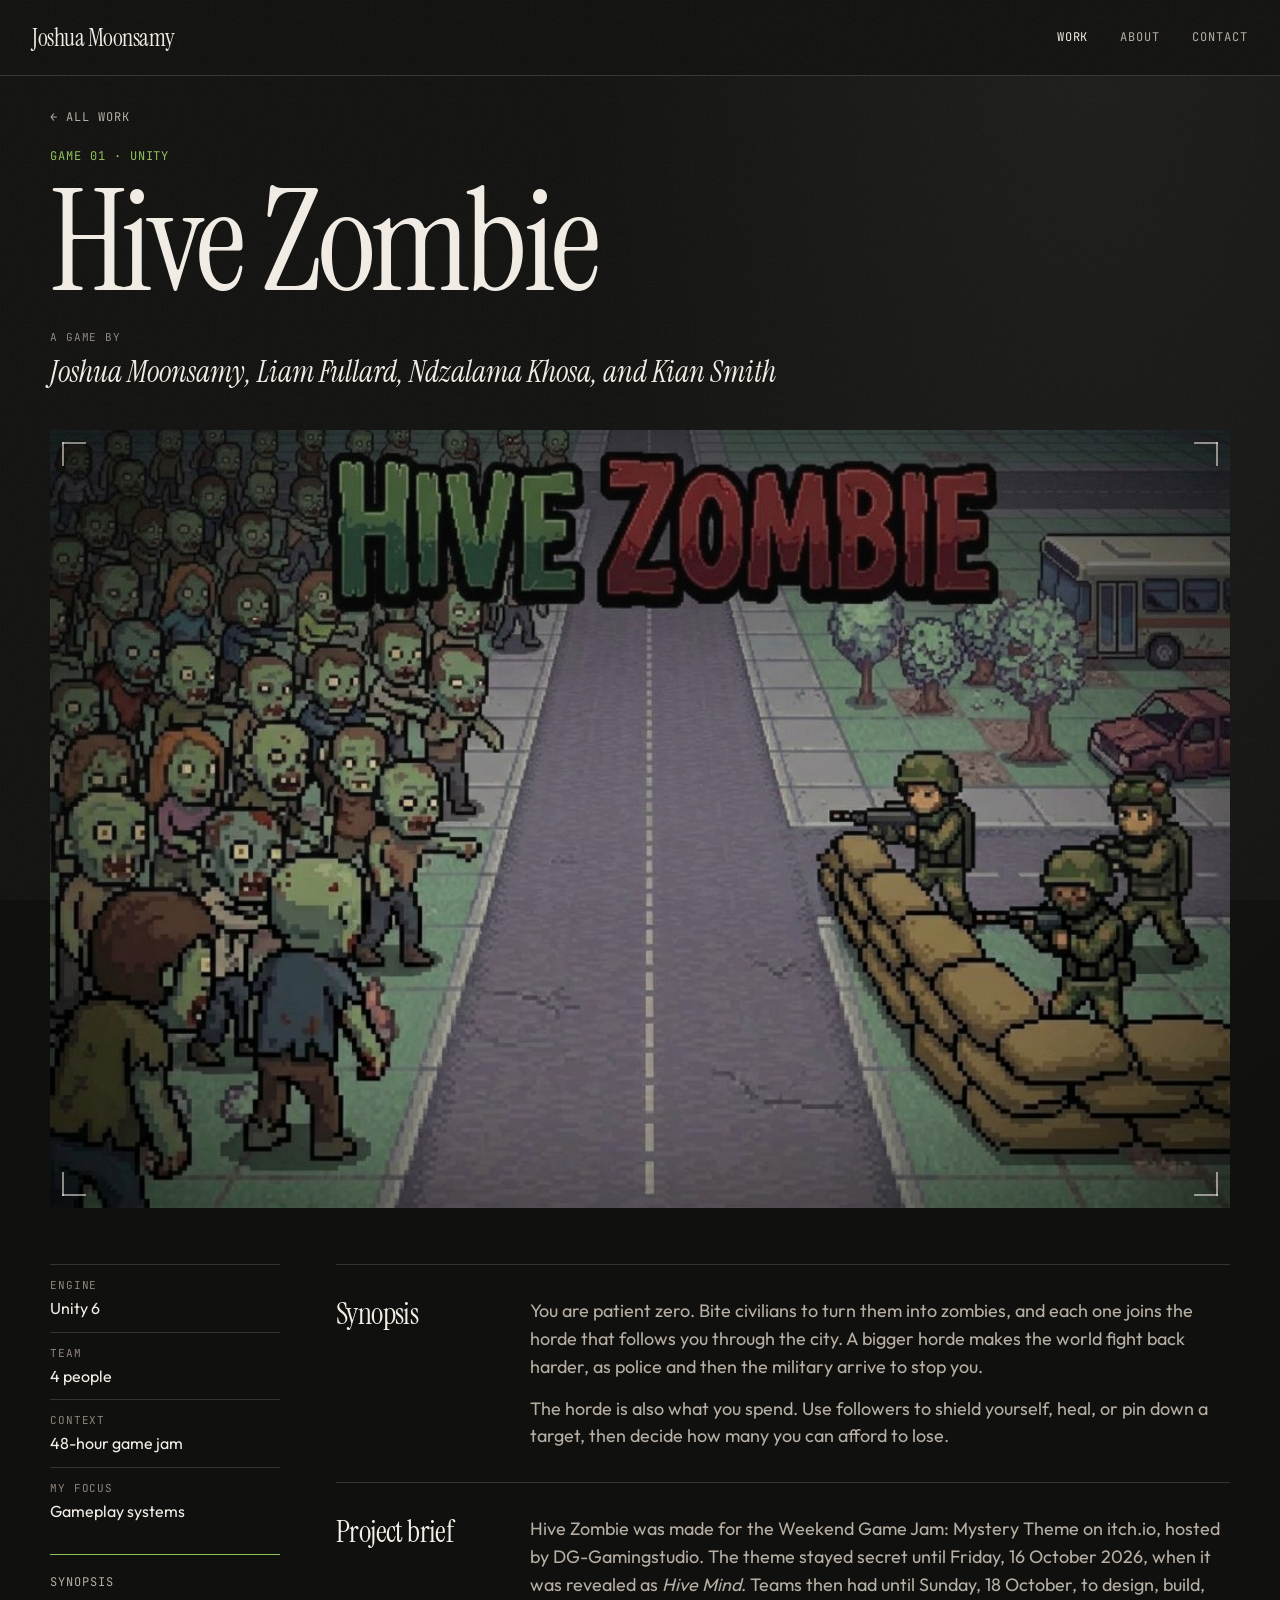
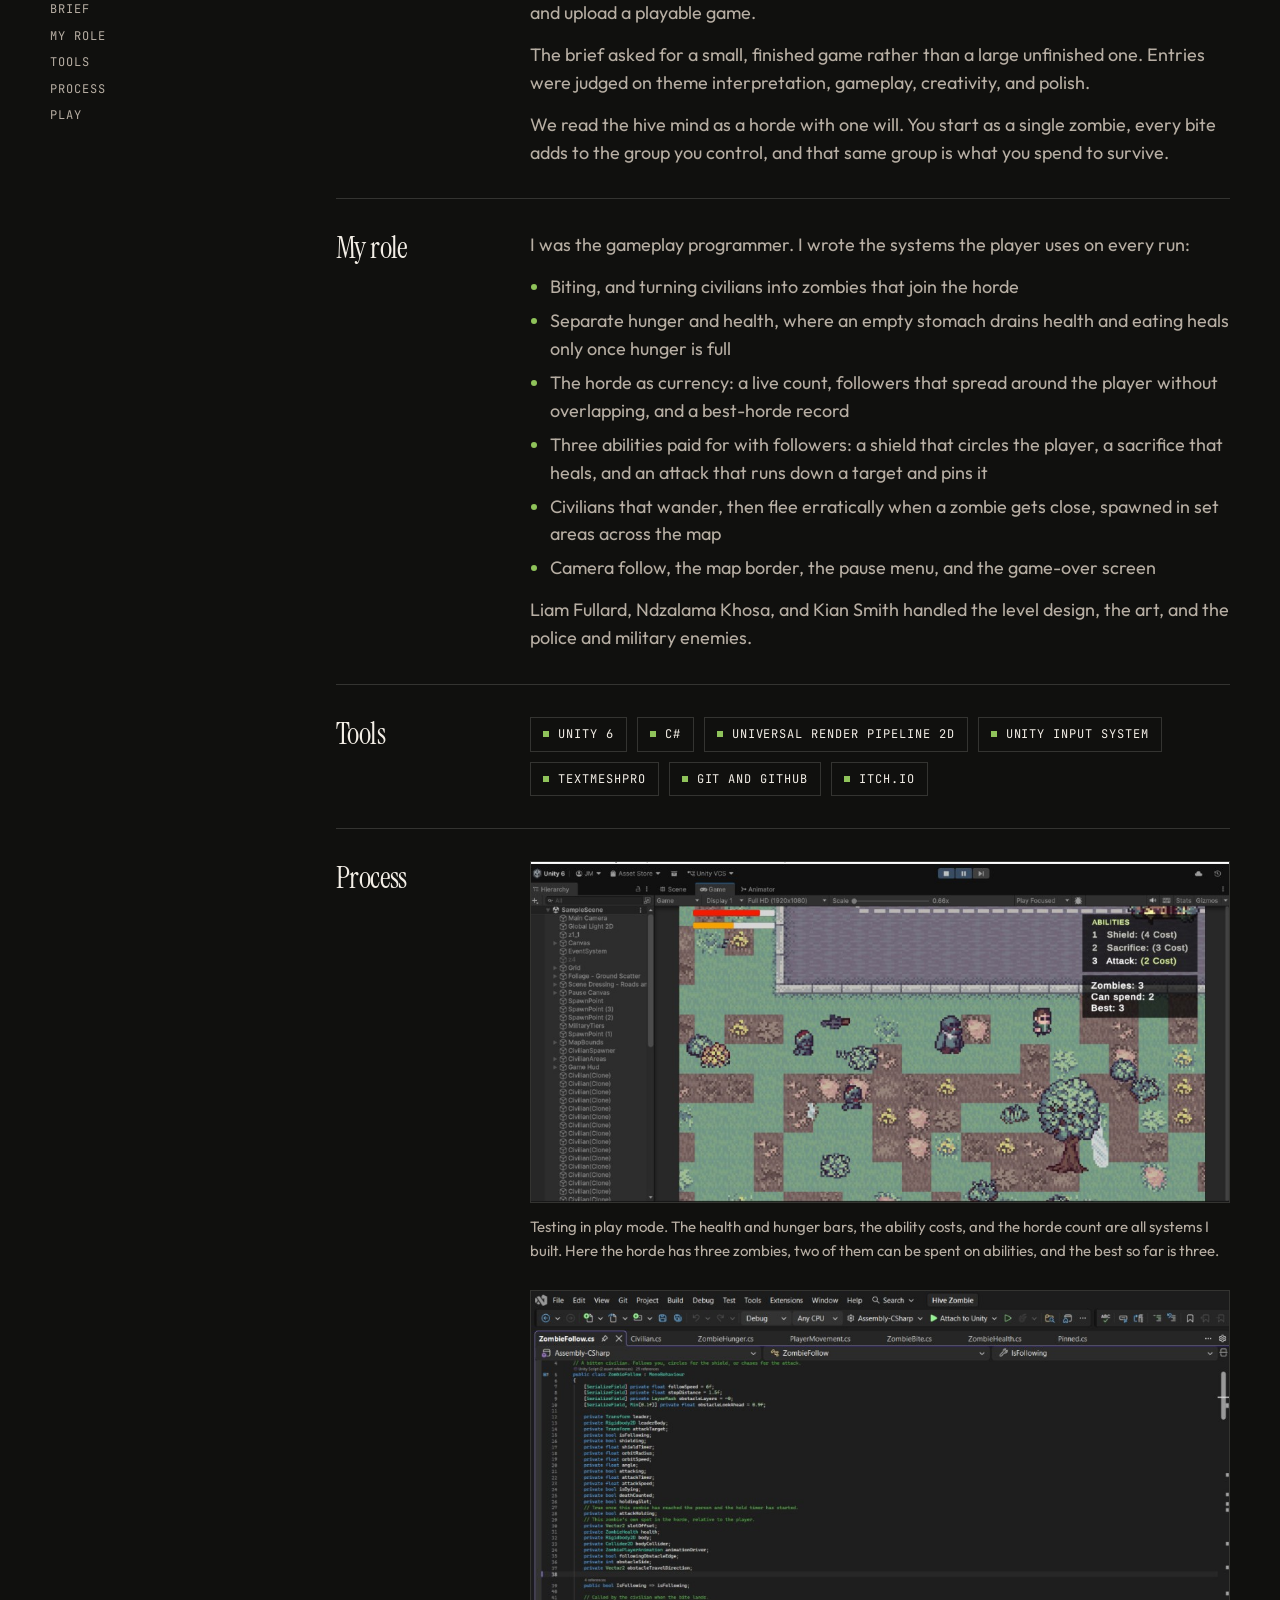
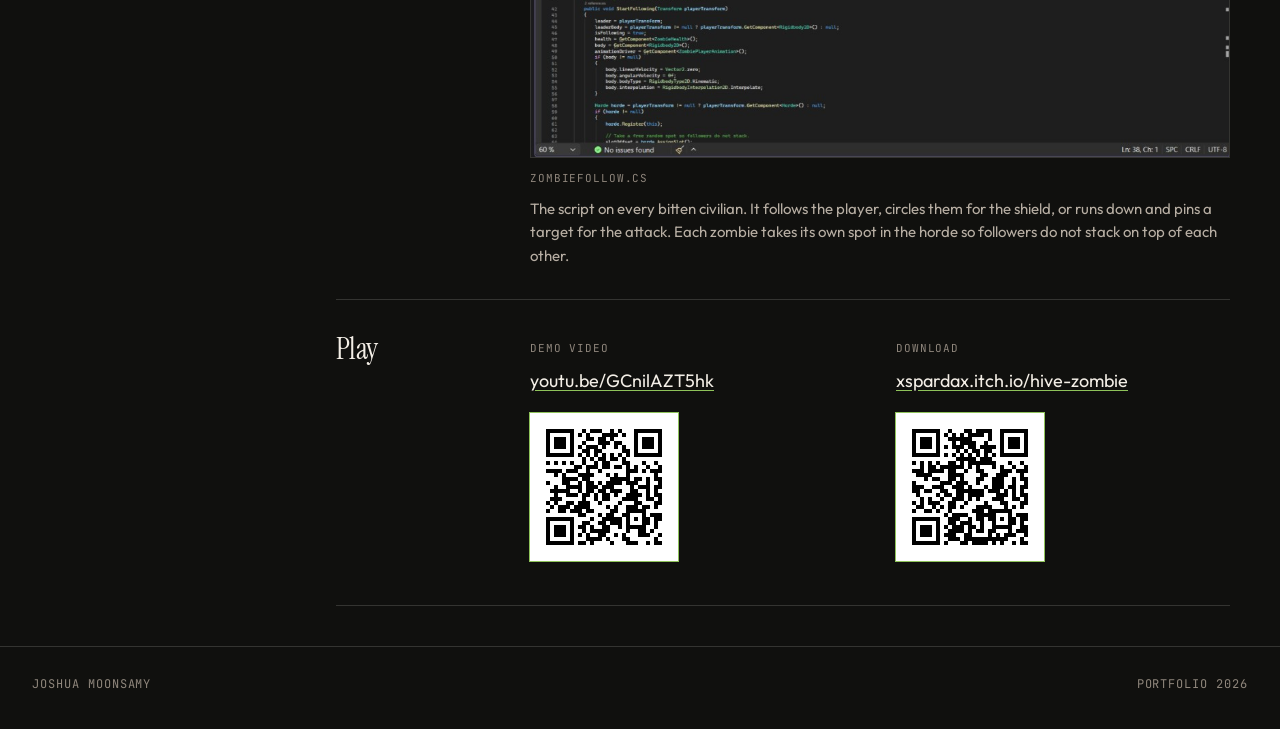
==== project-01.html @ 1117f52c "Add Joshua Moonsamy game development portfolio Co-authored-by: Cursor <cursoragent@cursor.com>" ====
<!DOCTYPE html>
<html lang="en">
<head>
  <meta charset="utf-8">
  <meta name="viewport" content="width=device-width, initial-scale=1">
  <title>Hive Zombie — Joshua Moonsamy</title>
  <meta name="description" content="Hive Zombie, a top-down pixel-art zombie game made in Unity. Joshua Moonsamy built the gameplay systems: biting, the horde, hunger and health, and the abilities.">
  <meta name="theme-color" content="#10100e">
  <link rel="icon" href="assets/favicon.svg" type="image/svg+xml">
  <link rel="preconnect" href="https://fonts.googleapis.com">
  <link rel="preconnect" href="https://fonts.gstatic.com" crossorigin>
  <link href="https://fonts.googleapis.com/css2?family=Instrument+Serif:ital@0;1&family=JetBrains+Mono:wght@400;500&family=Outfit:wght@300;400;500&display=swap" rel="stylesheet">
  <link rel="stylesheet" href="css/styles.css">
</head>
<body class="theme-hive">
  <a class="skip" href="#synopsis">Skip to project details</a>
  <header class="site-header">
    <a class="logo" href="index.html">Joshua Moonsamy</a>
    <button class="nav-toggle" type="button" aria-expanded="false" aria-controls="site-nav" aria-label="Open menu">
      <span></span>
    </button>
    <nav class="nav" id="site-nav">
      <a href="index.html#work" aria-current="page">Work</a>
      <a href="index.html#about">About</a>
      <a href="index.html#contact">Contact</a>
    </nav>
  </header>

  <main>
    <div class="wrap">
      <a class="back" href="index.html#work">All work</a>
      <section class="project-hero">
        <div class="poster">
          <img src="assets/hive-zombie-poster.jpg" alt="Hive Zombie poster. A crowd of pixel-art zombies on the left faces soldiers behind sandbags on the right, across a city road." width="1024" height="675">
        </div>
        <div class="project-copy">
          <p class="kicker">Game 01 · Unity</p>
          <h1>Hive Zombie</h1>
          <p class="team"><span class="meta-label">A game by</span>Joshua Moonsamy, Liam Fullard, Ndzalama Khosa, and Kian Smith</p>
        </div>
      </section>

      <div class="project-body">
        <aside class="quick-facts" aria-label="Quick facts">
          <dl>
            <div><dt>Engine</dt><dd>Unity 6</dd></div>
            <div><dt>Team</dt><dd>4 people</dd></div>
            <div><dt>Context</dt><dd>48-hour game jam</dd></div>
            <div><dt>My focus</dt><dd>Gameplay systems</dd></div>
          </dl>
          <nav class="page-nav" aria-label="On this page">
            <a href="#synopsis">Synopsis</a>
            <a href="#brief">Brief</a>
            <a href="#role">My role</a>
            <a href="#tools">Tools</a>
            <a href="#process">Process</a>
            <a href="#play">Play</a>
          </nav>
        </aside>
      <section class="facts">
        <article class="fact" id="synopsis">
          <h2>Synopsis</h2>
          <div>
            <p>You are patient zero. Bite civilians to turn them into zombies, and each one joins the horde that follows you through the city. A bigger horde makes the world fight back harder, as police and then the military arrive to stop you.</p>
            <p>The horde is also what you spend. Use followers to shield yourself, heal, or pin down a target, then decide how many you can afford to lose.</p>
          </div>
        </article>
        <article class="fact" id="brief">
          <h2>Project brief</h2>
          <div>
            <p>Hive Zombie was made for the Weekend Game Jam: Mystery Theme on itch.io, hosted by DG-Gamingstudio. The theme stayed secret until Friday, 16 October 2026, when it was revealed as <em>Hive Mind</em>. Teams then had until Sunday, 18 October, to design, build, and upload a playable game.</p>
            <p>The brief asked for a small, finished game rather than a large unfinished one. Entries were judged on theme interpretation, gameplay, creativity, and polish.</p>
            <p>We read the hive mind as a horde with one will. You start as a single zombie, every bite adds to the group you control, and that same group is what you spend to survive.</p>
          </div>
        </article>
        <article class="fact" id="role">
          <h2>My role</h2>
          <div>
            <p>I was the gameplay programmer. I wrote the systems the player uses on every run:</p>
            <ul class="role-list">
              <li>Biting, and turning civilians into zombies that join the horde</li>
              <li>Separate hunger and health, where an empty stomach drains health and eating heals only once hunger is full</li>
              <li>The horde as currency: a live count, followers that spread around the player without overlapping, and a best-horde record</li>
              <li>Three abilities paid for with followers: a shield that circles the player, a sacrifice that heals, and an attack that runs down a target and pins it</li>
              <li>Civilians that wander, then flee erratically when a zombie gets close, spawned in set areas across the map</li>
              <li>Camera follow, the map border, the pause menu, and the game-over screen</li>
            </ul>
            <p>Liam Fullard, Ndzalama Khosa, and Kian Smith handled the level design, the art, and the police and military enemies.</p>
          </div>
        </article>
        <article class="fact" id="tools">
          <h2>Tools</h2>
          <ul class="tools">
            <li>Unity 6</li>
            <li>C#</li>
            <li>Universal Render Pipeline 2D</li>
            <li>Unity Input System</li>
            <li>TextMeshPro</li>
            <li>Git and GitHub</li>
            <li>itch.io</li>
          </ul>
        </article>
        <article class="fact" id="process">
          <h2>Process</h2>
          <div class="process-gallery">
            <figure class="shot">
              <a href="assets/hive-zombie-process-play.png" target="_blank" rel="noopener"><img src="assets/hive-zombie-process-play.png" alt="Hive Zombie in play mode in the Unity editor. Zombies follow the player across the map, health and hunger bars sit top left, and panels on the right list the three abilities and the horde count: 3 zombies, 2 that can be spent, and a best of 3." width="1024" height="499" loading="lazy"></a>
              <figcaption>Testing in play mode. The health and hunger bars, the ability costs, and the horde count are all systems I built. Here the horde has three zombies, two of them can be spent on abilities, and the best so far is three.</figcaption>
            </figure>
            <figure class="shot">
              <a href="assets/hive-zombie-process-follow-code.png" target="_blank" rel="noopener"><img src="assets/hive-zombie-process-follow-code.png" alt="ZombieFollow.cs open in Visual Studio, showing the follow, shield, and attack fields and the StartFollowing method." width="1024" height="684" loading="lazy"></a>
              <figcaption>
                <span class="meta-label">ZombieFollow.cs</span>
                The script on every bitten civilian. It follows the player, circles them for the shield, or runs down and pins a target for the attack. Each zombie takes its own spot in the horde so followers do not stack on top of each other.
              </figcaption>
            </figure>
          </div>
        </article>
        <article class="fact" id="play">
          <h2>Play</h2>
          <div class="link-grid">
            <div class="action">
              <span class="meta-label">Demo video</span>
              <a href="https://youtu.be/GCnilAZT5hk" target="_blank" rel="noopener noreferrer">youtu.be/GCnilAZT5hk</a>
              <img class="qr" src="assets/hive-zombie-video-qr.svg" alt="QR code linking to the Hive Zombie gameplay demo on YouTube" width="148" height="148">
            </div>
            <div class="action">
              <span class="meta-label">Download</span>
              <a href="https://xspardax.itch.io/hive-zombie" target="_blank" rel="noopener noreferrer">xspardax.itch.io/hive-zombie</a>
              <img class="qr" src="assets/hive-zombie-download-qr.svg" alt="QR code linking to the Hive Zombie download on itch.io" width="148" height="148">
            </div>
          </div>
        </article>
      </section>
      </div>
    </div>
  </main>

  <footer class="site-footer">
    <span>Joshua Moonsamy</span>
    <span>Portfolio <span data-year>2026</span></span>
  </footer>
  <script src="js/main.js"></script>
</body>
</html>
---- css/styles.css ----
:root {
  --bg: #10100e;
  --bg-raised: #181714;
  --paper: #f3eee6;
  --muted: #b7aea3;
  --faint: #8f867c;
  --line: rgba(243, 238, 230, 0.16);
  --accent: #e24b2a;
  --bracket: rgba(243, 238, 230, 0.55);
  --header: 76px;
  --page: 1180px;
  --serif: "Instrument Serif", Georgia, "Times New Roman", serif;
  --sans: "Outfit", "Segoe UI", sans-serif;
  --mono: "JetBrains Mono", Consolas, monospace;
}

.theme-hive { --accent: #8fc35a; }
.theme-night { --accent: #a68cff; }
.theme-complex { --accent: #cfa863; }
.theme-core { --accent: #4cc9f0; }
.theme-shakedown { --accent: #eca13f; }

* { box-sizing: border-box; }

html { scroll-behavior: smooth; }

body {
  margin: 0;
  background:
    radial-gradient(70% 50% at 85% 0%, rgba(243, 238, 230, 0.05), transparent 60%),
    var(--bg);
  color: var(--paper);
  font-family: var(--sans);
  font-size: 18px;
  line-height: 1.55;
  font-weight: 400;
}

body::after {
  content: "";
  position: fixed;
  inset: 0;
  z-index: 100;
  pointer-events: none;
  opacity: 0.07;
  background-image: url("data:image/svg+xml,%3Csvg xmlns='http://www.w3.org/2000/svg' width='160' height='160'%3E%3Cfilter id='n'%3E%3CfeTurbulence type='fractalNoise' baseFrequency='0.9' numOctaves='2' stitchTiles='stitch'/%3E%3C/filter%3E%3Crect width='100%25' height='100%25' filter='url(%23n)'/%3E%3C/svg%3E");
}

img { max-width: 100%; display: block; }

a { color: inherit; }

::selection {
  background: var(--accent);
  color: #10100e;
}

.skip {
  position: absolute;
  left: 16px;
  top: -80px;
  background: var(--paper);
  color: var(--bg);
  padding: 8px 12px;
  z-index: 30;
}

.skip:focus { top: 12px; }

/* Shared small labels use the code font */
.kicker,
.nav a,
.section-note,
.work-kicker,
.meta-label,
.more,
.back,
.site-footer,
.status,
.page-nav a,
.tools li,
dt {
  font-family: var(--mono);
  font-weight: 400;
  text-transform: uppercase;
  letter-spacing: 0.08em;
}

.site-header {
  position: sticky;
  top: 0;
  z-index: 20;
  display: flex;
  align-items: center;
  justify-content: space-between;
  height: var(--header);
  padding: 0 32px;
  background: rgba(16, 16, 14, 0.9);
  border-bottom: 1px solid var(--line);
  backdrop-filter: blur(10px);
}

.logo {
  font-family: var(--serif);
  font-size: 24px;
  text-decoration: none;
  letter-spacing: -0.02em;
}

.nav {
  display: flex;
  gap: 32px;
}

.nav a {
  text-decoration: none;
  font-size: 12px;
  color: var(--muted);
}

.nav a:hover,
.nav a[aria-current="page"] { color: var(--paper); }

.nav-toggle {
  display: none;
  width: 44px;
  height: 44px;
  border: 1px solid var(--line);
  background: transparent;
  color: var(--paper);
  cursor: pointer;
}

.nav-toggle span,
.nav-toggle span::before,
.nav-toggle span::after {
  display: block;
  width: 16px;
  height: 1px;
  background: var(--paper);
  position: relative;
  margin: 0 auto;
}

.nav-toggle span::before,
.nav-toggle span::after {
  content: "";
  position: absolute;
  left: 0;
}

.nav-toggle span::before { top: -5px; }
.nav-toggle span::after { top: 5px; }

.wrap {
  width: min(var(--page), calc(100% - 64px));
  margin: 0 auto;
}

/* Home opening */
.hero {
  min-height: calc(100vh - var(--header));
  display: flex;
  flex-direction: column;
  justify-content: flex-end;
  padding: 48px 0 56px;
}

.status {
  display: inline-flex;
  align-items: center;
  gap: 10px;
  margin: 0 0 28px;
  color: var(--muted);
  font-size: 12px;
}

.status-dot {
  width: 8px;
  height: 8px;
  border-radius: 50%;
  background: #6fd08c;
  box-shadow: 0 0 0 0 rgba(111, 208, 140, 0.6);
  animation: pulse 2.4s ease-out infinite;
}

@keyframes pulse {
  0% { box-shadow: 0 0 0 0 rgba(111, 208, 140, 0.55); }
  70%, 100% { box-shadow: 0 0 0 10px rgba(111, 208, 140, 0); }
}

.kicker {
  margin: 0 0 18px;
  color: var(--accent);
  font-size: 12px;
}

h1 {
  margin: 0;
  font-family: var(--serif);
  font-weight: 400;
  letter-spacing: -0.035em;
}

.hero-name {
  font-size: clamp(88px, 17vw, 236px);
  line-height: 0.8;
}

.hero-name em {
  font-style: italic;
  color: var(--accent);
}

.hero-foot {
  display: grid;
  grid-template-columns: 1fr auto;
  gap: 48px;
  align-items: end;
  margin-top: 44px;
  padding-top: 28px;
  border-top: 1px solid var(--line);
}

.role {
  margin: 0;
  font-family: var(--serif);
  font-style: italic;
  font-size: clamp(28px, 3.6vw, 40px);
  line-height: 1.1;
}

.lede {
  max-width: 36rem;
  margin: 14px 0 0;
  color: var(--muted);
  font-size: 19px;
}

.hero-stats {
  display: flex;
  gap: 40px;
  margin: 0;
}

.hero-stats dt {
  color: var(--faint);
  font-size: 11px;
}

.hero-stats dd {
  margin: 6px 0 0;
  font-family: var(--serif);
  font-size: 34px;
  line-height: 1;
  white-space: nowrap;
}

/* Sections */
.section {
  padding: 88px 0;
  border-top: 1px solid var(--line);
}

.section-heading {
  display: flex;
  justify-content: space-between;
  align-items: baseline;
  gap: 24px;
  margin-bottom: 20px;
}

.section-heading h2,
.about-grid h2,
.project-copy h1 {
  font-family: var(--serif);
  font-weight: 400;
  letter-spacing: -0.03em;
}

.section-heading h2,
.about-grid h2 {
  margin: 0;
  font-size: clamp(44px, 6.5vw, 76px);
  line-height: 0.95;
}

.section-note {
  margin: 0;
  color: var(--faint);
  font-size: 12px;
}

/* Work rows */
.work-link {
  display: grid;
  grid-template-columns: 1.25fr 1fr;
  gap: 56px;
  align-items: center;
  padding: 56px 0;
  border-top: 1px solid var(--line);
  text-decoration: none;
}

.work-link:nth-child(even) .poster { order: 2; }

.work-list .work-link:last-child { border-bottom: 1px solid var(--line); }

.work-num {
  display: block;
  margin-bottom: 14px;
  font-family: var(--serif);
  font-size: clamp(72px, 9vw, 120px);
  line-height: 0.8;
  color: transparent;
  -webkit-text-stroke: 1px var(--accent);
  opacity: 0.85;
}

.work-link:hover .work-title { color: var(--accent); }

.work-link:hover .poster {
  transform: translateY(-4px);
  --bracket: var(--accent);
}

.work-link:hover .more { color: var(--accent); }

.poster {
  position: relative;
  overflow: hidden;
  aspect-ratio: 16 / 10;
  background: #1b1916;
  transition: transform 220ms ease;
}

/* Thin bracket corners framing every poster */
.poster::after {
  content: "";
  position: absolute;
  inset: 12px;
  pointer-events: none;
  background:
    linear-gradient(var(--bracket), var(--bracket)) left top / 24px 2px,
    linear-gradient(var(--bracket), var(--bracket)) left top / 2px 24px,
    linear-gradient(var(--bracket), var(--bracket)) right top / 24px 2px,
    linear-gradient(var(--bracket), var(--bracket)) right top / 2px 24px,
    linear-gradient(var(--bracket), var(--bracket)) left bottom / 24px 2px,
    linear-gradient(var(--bracket), var(--bracket)) left bottom / 2px 24px,
    linear-gradient(var(--bracket), var(--bracket)) right bottom / 24px 2px,
    linear-gradient(var(--bracket), var(--bracket)) right bottom / 2px 24px;
  background-repeat: no-repeat;
}

.poster-tall { aspect-ratio: 3 / 4; }

.poster img {
  width: 100%;
  height: 100%;
  object-fit: cover;
  transition: transform 400ms ease;
}

.work-link:hover .poster img { transform: scale(1.03); }

.poster-video {
  position: absolute;
  inset: 0;
  width: 100%;
  height: 100%;
  object-fit: cover;
  opacity: 0;
  pointer-events: none;
  transition: opacity 250ms ease;
}

.poster.is-playing .poster-video { opacity: 1; }

.poster-index {
  position: absolute;
  left: 20px;
  bottom: 8px;
  font-family: var(--serif);
  font-size: 92px;
  line-height: 1;
  color: rgba(243, 238, 230, 0.28);
}

.poster-e {
  background:
    radial-gradient(80% 70% at 85% 80%, rgba(92, 150, 120, 0.42), transparent 55%),
    linear-gradient(160deg, #1d2a24, #0f1210 72%);
}

.work-kicker,
.meta-label {
  display: block;
  margin-bottom: 10px;
  color: var(--faint);
  font-size: 11px;
}

.work-title {
  margin: 0;
  font-family: var(--serif);
  font-size: clamp(40px, 5vw, 60px);
  font-weight: 400;
  letter-spacing: -0.03em;
  line-height: 0.95;
  transition: color 160ms ease;
}

.work-copy p,
.about-copy p,
.fact p {
  margin: 14px 0 0;
  color: var(--muted);
}

.more {
  display: inline-block;
  margin-top: 22px;
  color: var(--paper);
  font-size: 12px;
  transition: color 160ms ease;
}

.more::after { content: "  →"; }

.about-grid,
.contact-grid,
.project-hero,
.link-grid {
  display: grid;
  gap: 32px;
}

.about-grid { grid-template-columns: 0.8fr 1.2fr; }

.about-copy p {
  font-size: 21px;
  line-height: 1.5;
}

.about-copy p:first-child { margin-top: 0; color: var(--paper); }

.contact-grid { grid-template-columns: repeat(3, 1fr); }

.contact-card {
  display: block;
  padding: 22px 0;
  border-top: 1px solid var(--line);
  text-decoration: none;
}

.contact-card:hover strong { color: var(--accent); }

.contact-card strong {
  display: block;
  margin-top: 8px;
  font-family: var(--serif);
  font-weight: 400;
  font-size: 30px;
  line-height: 1.1;
  transition: color 160ms ease;
}

.contact-card span {
  color: var(--muted);
  font-size: 15px;
}

.site-footer {
  display: flex;
  justify-content: space-between;
  gap: 16px;
  padding: 28px 32px 36px;
  border-top: 1px solid var(--line);
  color: var(--faint);
  font-size: 12px;
}

/* Project pages */
.back {
  display: inline-block;
  margin: 32px 0 20px;
  color: var(--muted);
  text-decoration: none;
  font-size: 12px;
}

.back::before { content: "←  "; }

.back:hover { color: var(--accent); }

.project-hero {
  grid-template-columns: 1fr;
  gap: 40px;
  padding-bottom: 56px;
}

.project-copy { order: -1; }

.project-hero .poster { aspect-ratio: auto; }

.project-hero .poster img { height: auto; }

.project-copy h1 {
  margin: 0;
  font-size: clamp(64px, 11vw, 150px);
  line-height: 0.85;
}

.team {
  margin: 28px 0 0;
  font-family: var(--serif);
  font-style: italic;
  font-size: clamp(22px, 2.6vw, 30px);
  line-height: 1.2;
}

.team .meta-label { font-style: normal; }

.project-body {
  display: grid;
  grid-template-columns: 230px 1fr;
  gap: 56px;
  align-items: start;
  padding-bottom: 40px;
}

.quick-facts {
  position: sticky;
  top: calc(var(--header) + 32px);
}

.quick-facts dl { margin: 0; }

.quick-facts dl div {
  padding: 12px 0;
  border-top: 1px solid var(--line);
}

.quick-facts dt {
  color: var(--faint);
  font-size: 11px;
}

.quick-facts dd {
  margin: 4px 0 0;
  font-size: 16px;
  line-height: 1.35;
}

.page-nav {
  display: flex;
  flex-direction: column;
  gap: 8px;
  margin-top: 20px;
  padding-top: 18px;
  border-top: 1px solid var(--accent);
}

.page-nav a {
  color: var(--muted);
  font-size: 12px;
  text-decoration: none;
}

.page-nav a:hover { color: var(--accent); }

.facts { border-top: 1px solid var(--line); }

.fact {
  display: grid;
  grid-template-columns: 170px 1fr;
  gap: 24px;
  padding: 32px 0;
  border-bottom: 1px solid var(--line);
  scroll-margin-top: calc(var(--header) + 16px);
}

.fact h2 {
  margin: 0;
  font-family: var(--serif);
  font-weight: 400;
  font-size: 30px;
  letter-spacing: -0.02em;
  line-height: 1.1;
}

.fact a { text-decoration-color: var(--accent); text-underline-offset: 3px; }

.fact a:hover { color: var(--accent); }

.tools {
  display: flex;
  flex-wrap: wrap;
  gap: 10px;
  margin: 0;
  padding: 0;
  list-style: none;
}

.tools li {
  padding: 7px 12px;
  border: 1px solid var(--line);
  color: var(--paper);
  font-size: 12px;
}

.tools li::before {
  content: "";
  display: inline-block;
  width: 6px;
  height: 6px;
  margin-right: 9px;
  background: var(--accent);
  vertical-align: 1px;
}

.process-frame {
  position: relative;
  min-height: 320px;
  display: grid;
  place-items: center;
  padding: 24px;
  background:
    linear-gradient(180deg, rgba(243, 238, 230, 0.03), transparent 40%),
    var(--bg-raised);
  border: 1px solid var(--line);
  color: var(--faint);
  text-align: center;
}

.process-frame img {
  width: 100%;
  height: 420px;
  object-fit: cover;
}

.process-gallery {
  display: grid;
  gap: 28px;
}

.shot { margin: 0; }

.shot img {
  width: 100%;
  height: auto;
  border: 1px solid var(--line);
  transition: border-color 160ms ease;
}

.shot a:hover img { border-color: var(--accent); }

.shot figcaption {
  margin-top: 12px;
  color: var(--muted);
  font-size: 15px;
}

.shot-side {
  display: grid;
  grid-template-columns: minmax(0, 300px) 1fr;
  gap: 28px;
  align-items: start;
}

.shot-side figcaption { margin-top: 0; }

.shot-pair {
  display: grid;
  grid-template-columns: 1fr 1fr;
  gap: 24px;
  align-items: start;
}

.link-grid { grid-template-columns: 1fr 1fr; }

.action { padding: 8px 0 12px; }

.action a { color: var(--paper); }

.is-waiting {
  margin: 0;
  color: var(--faint);
}

.fact p:first-child { margin-top: 0; }

.role-list {
  margin: 14px 0 0;
  padding-left: 20px;
  color: var(--muted);
}

.role-list li::marker { color: var(--accent); }

.role-list li + li { margin-top: 6px; }

.qr {
  width: 148px;
  height: 148px;
  margin-top: 18px;
  padding: 8px;
  background: #fff;
  box-shadow: 0 0 0 1px var(--accent);
}

.qr-plate {
  width: 148px;
  height: 148px;
  display: grid;
  place-items: center;
  margin-top: 18px;
  border: 1px solid var(--line);
  background:
    linear-gradient(var(--line) 1px, transparent 1px) 0 0 / 16px 16px,
    linear-gradient(90deg, var(--line) 1px, transparent 1px) 0 0 / 16px 16px,
    var(--bg-raised);
  color: var(--faint);
  font-family: var(--mono);
  font-size: 12px;
}

:focus-visible {
  outline: 2px solid var(--accent);
  outline-offset: 3px;
}

@media (max-width: 980px) {
  .project-body { grid-template-columns: 1fr; gap: 32px; }

  .quick-facts { position: static; }

  .quick-facts dl {
    display: grid;
    grid-template-columns: 1fr 1fr;
    column-gap: 24px;
  }

  .page-nav { display: none; }
}

@media (max-width: 860px) {
  .wrap { width: min(var(--page), calc(100% - 36px)); }

  .site-header { padding: 0 18px; }

  .nav-toggle { display: grid; place-items: center; }

  .nav {
    display: none;
    position: fixed;
    z-index: 15;
    inset: 0;
    flex-direction: column;
    justify-content: flex-start;
    gap: 22px;
    padding: calc(var(--header) + 36px) 32px 32px;
    background: var(--bg);
  }

  .nav.is-open {
    display: flex;
    height: 100vh;
    height: 100dvh;
    overflow: auto;
  }

  .nav a {
    font-family: var(--serif);
    font-size: 42px;
    letter-spacing: -0.03em;
    text-transform: none;
    color: var(--paper);
  }

  .hero-foot { grid-template-columns: 1fr; gap: 28px; }

  .hero-stats { gap: 28px; flex-wrap: wrap; }

  .hero-stats dd { font-size: 28px; }

  .work-link { gap: 24px; padding: 40px 0; }

  .work-link:nth-child(even) .poster { order: 0; }

  .work-link,
  .about-grid,
  .contact-grid,
  .fact,
  .link-grid {
    grid-template-columns: 1fr;
  }

  .fact { gap: 14px; }

  .shot-side { grid-template-columns: 1fr; gap: 12px; }

  .shot-pair { grid-template-columns: 1fr; gap: 28px; }

  .section { padding: 64px 0; }

  .section-heading { align-items: flex-start; flex-direction: column; }

  .site-footer { padding: 24px 18px 32px; flex-direction: column; }
}

@media (prefers-reduced-motion: reduce) {
  html { scroll-behavior: auto; }
  .poster,
  .poster img { transition: none; }
  .status-dot { animation: none; }
}
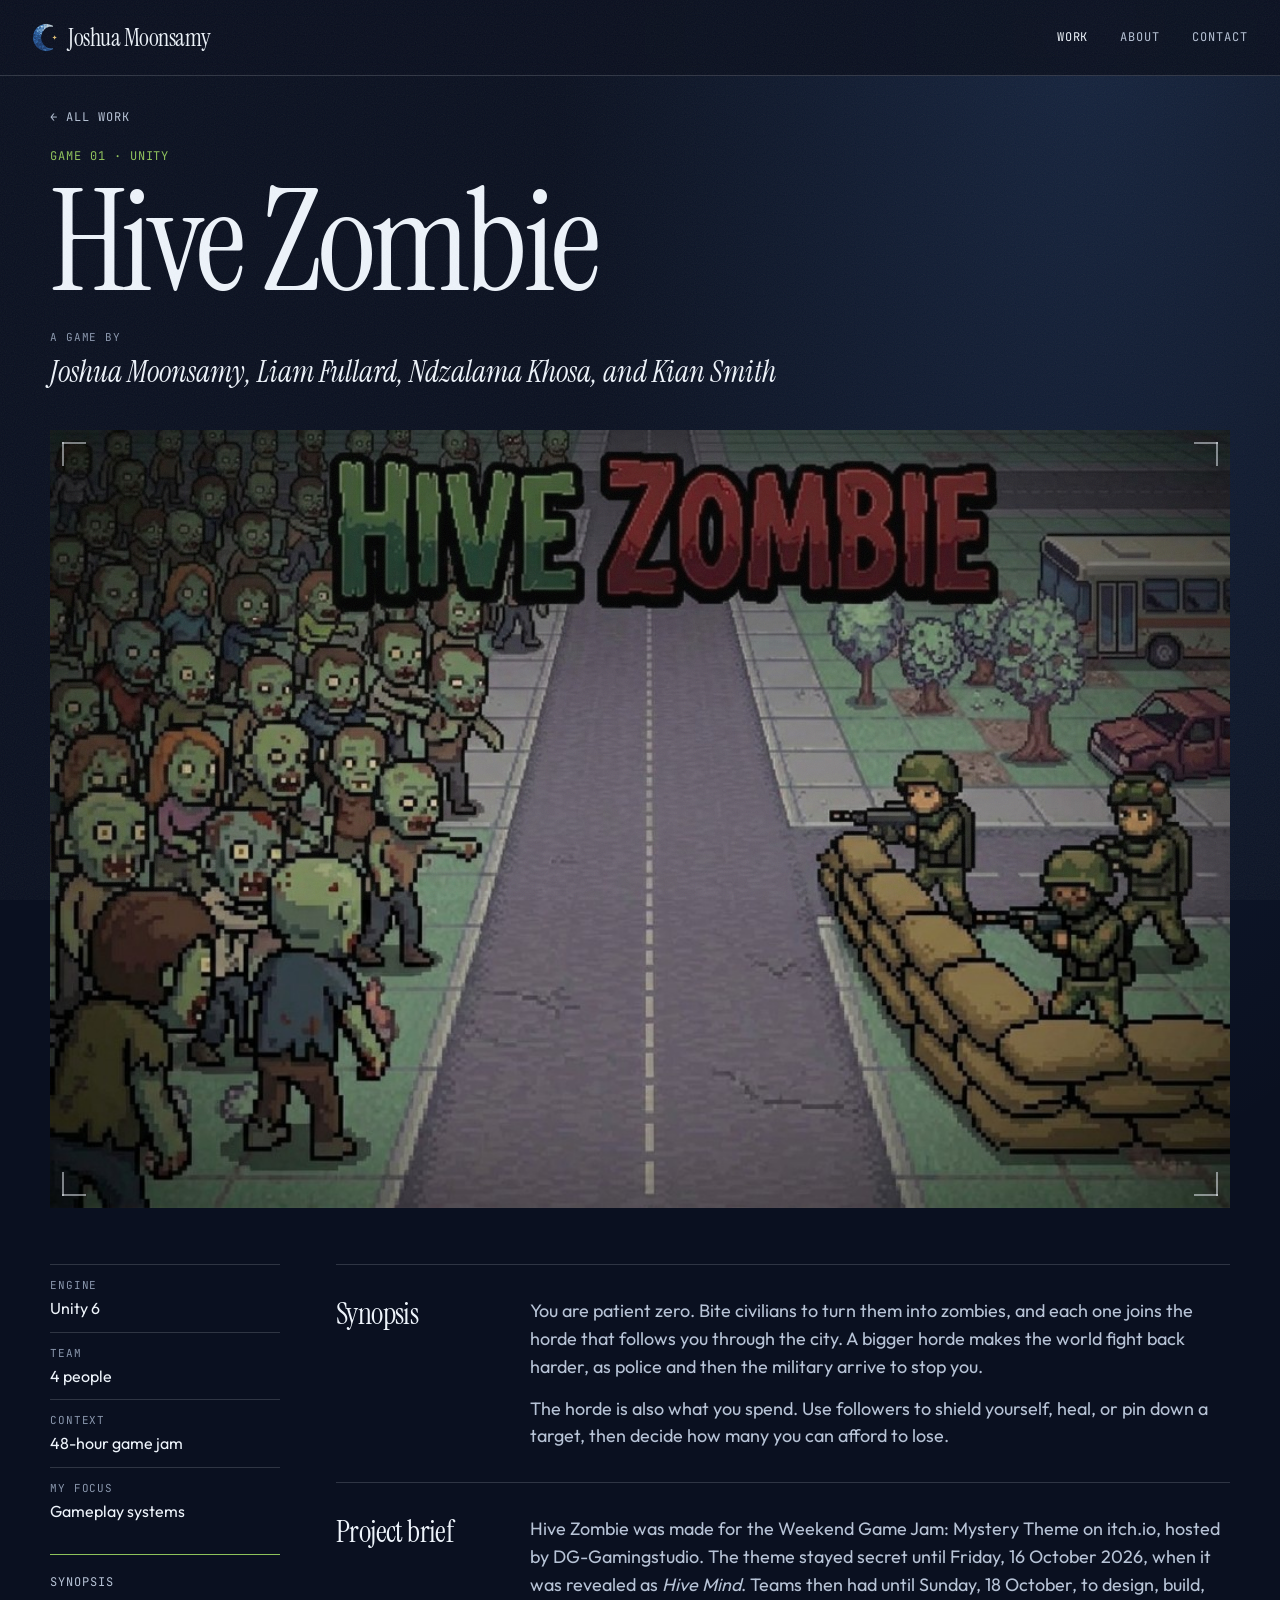
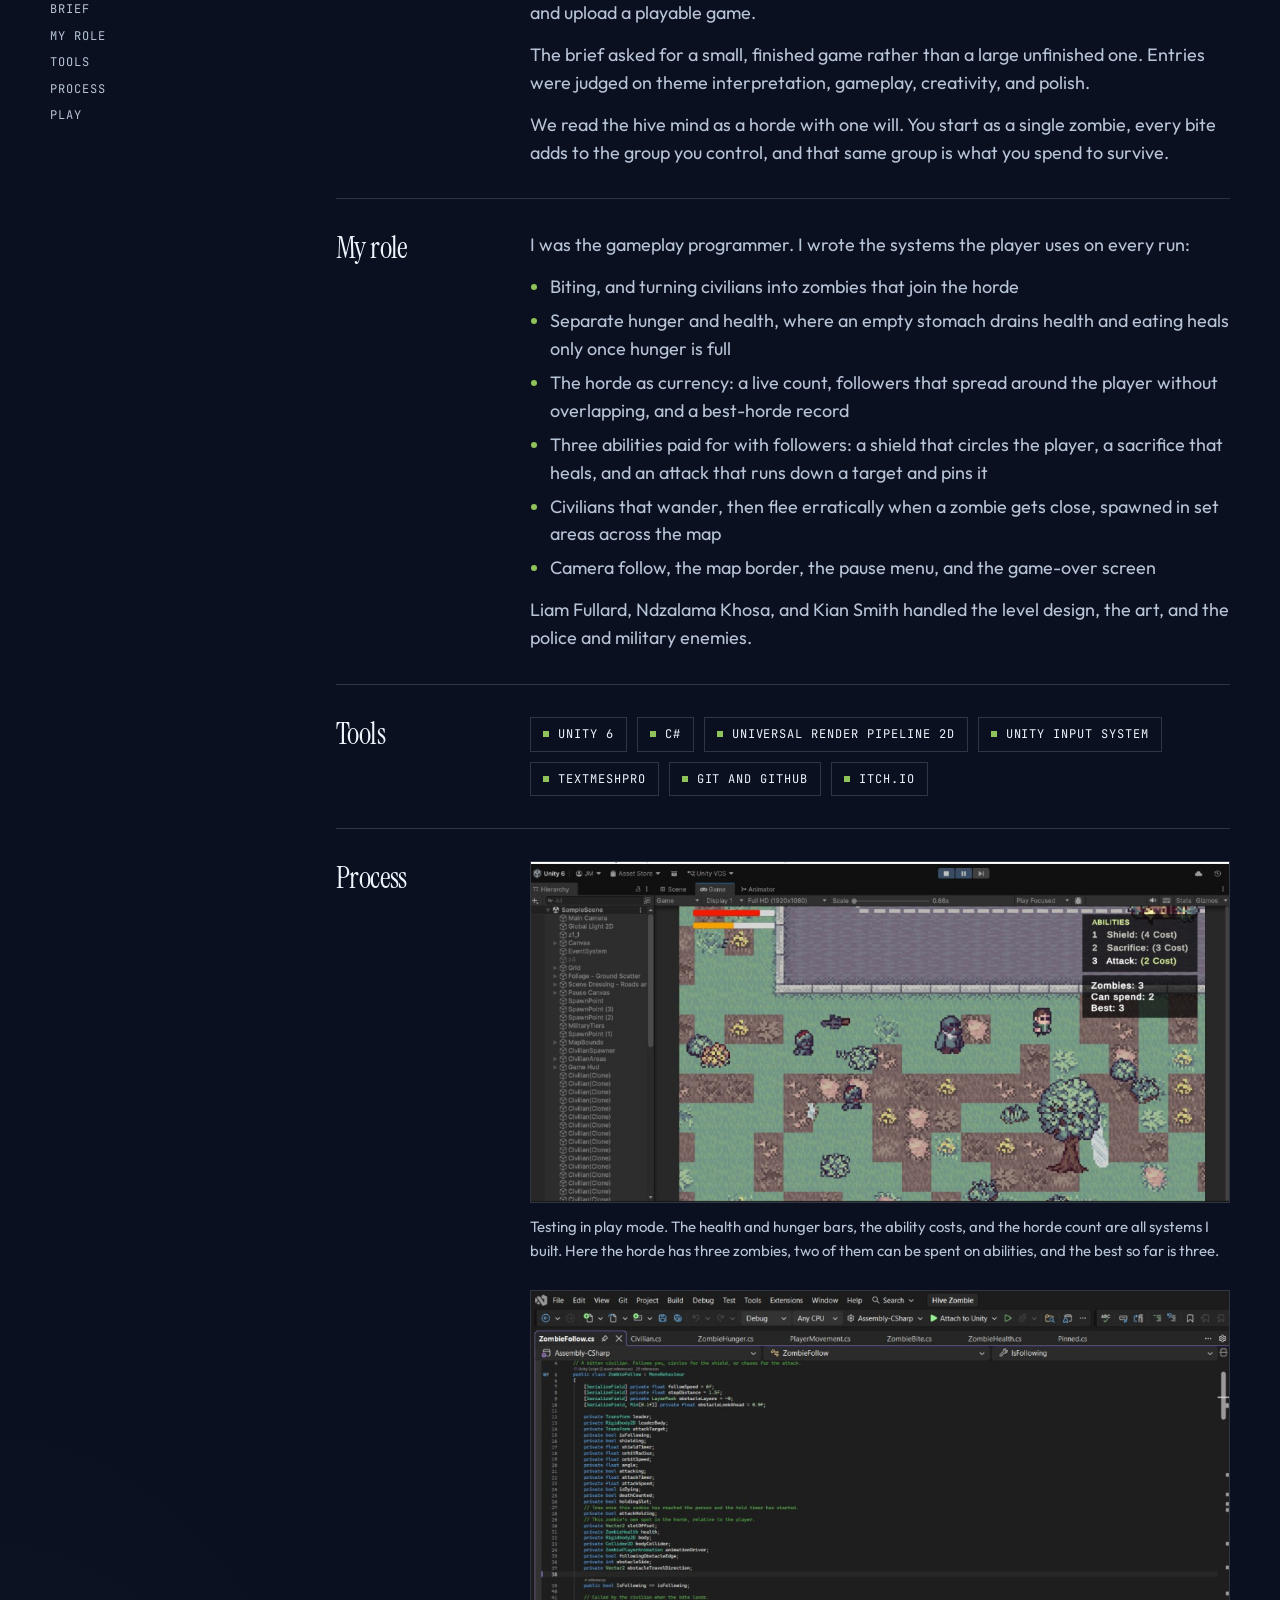
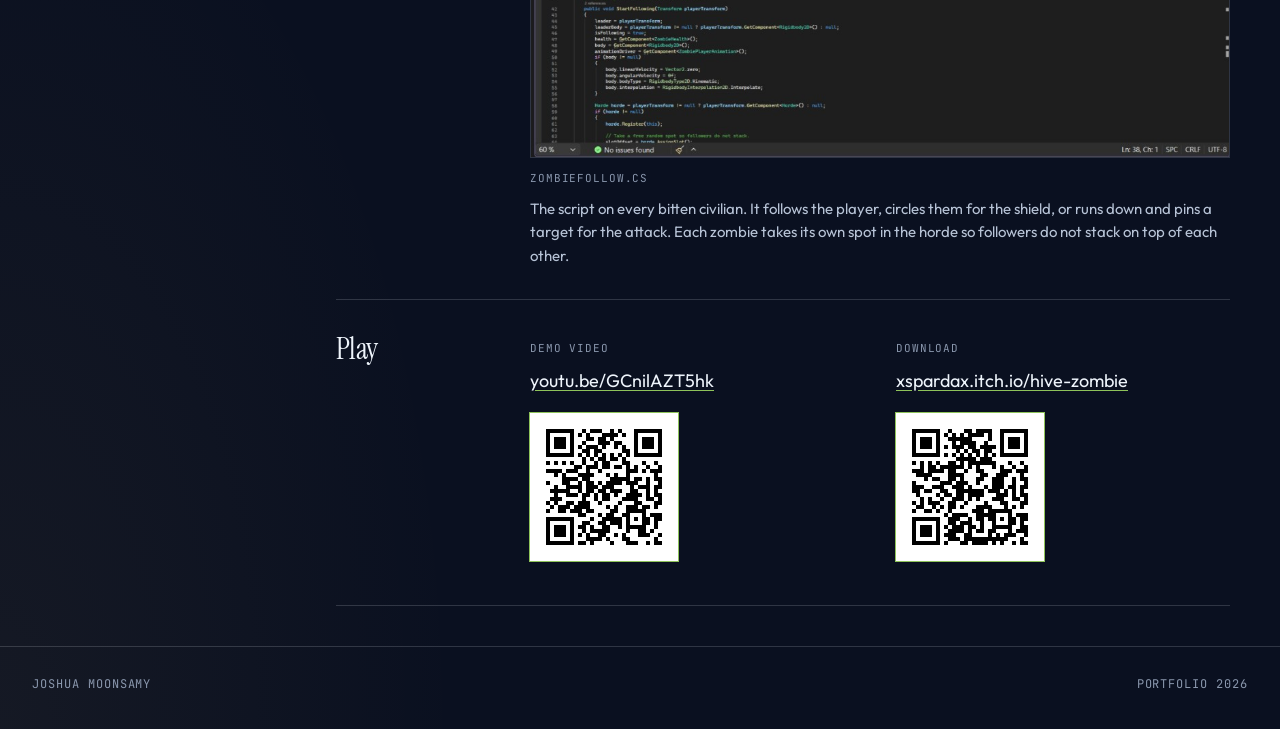
==== commit 5409ef3c: "Switch portfolio to night-sky theme with crescent mark Navy and gold palette, crescent logo in the h" ====
--- a/project-01.html
+++ b/project-01.html
@@ -5,7 +5,7 @@
   <meta name="viewport" content="width=device-width, initial-scale=1">
   <title>Hive Zombie — Joshua Moonsamy</title>
   <meta name="description" content="Hive Zombie, a top-down pixel-art zombie game made in Unity. Joshua Moonsamy built the gameplay systems: biting, the horde, hunger and health, and the abilities.">
-  <meta name="theme-color" content="#10100e">
+  <meta name="theme-color" content="#0a1020">
   <link rel="icon" href="assets/favicon.svg" type="image/svg+xml">
   <link rel="preconnect" href="https://fonts.googleapis.com">
   <link rel="preconnect" href="https://fonts.gstatic.com" crossorigin>
@@ -15,7 +15,7 @@
 <body class="theme-hive">
   <a class="skip" href="#synopsis">Skip to project details</a>
   <header class="site-header">
-    <a class="logo" href="index.html">Joshua Moonsamy</a>
+    <a class="logo" href="index.html"><img src="assets/crescent.svg" alt="" width="26" height="28">Joshua Moonsamy</a>
     <button class="nav-toggle" type="button" aria-expanded="false" aria-controls="site-nav" aria-label="Open menu">
       <span></span>
     </button>
--- a/css/styles.css
+++ b/css/styles.css
@@ -1,12 +1,13 @@
 :root {
-  --bg: #10100e;
-  --bg-raised: #181714;
-  --paper: #f3eee6;
-  --muted: #b7aea3;
-  --faint: #8f867c;
-  --line: rgba(243, 238, 230, 0.16);
-  --accent: #e24b2a;
-  --bracket: rgba(243, 238, 230, 0.55);
+  --bg: #0a1020;
+  --bg-raised: #121a30;
+  --paper: #eef4fb;
+  --muted: #b7c3d6;
+  --faint: #8a97ad;
+  --line: rgba(238, 244, 251, 0.16);
+  --accent: #e3bf74;
+  --ice: #9fd3ff;
+  --bracket: rgba(238, 244, 251, 0.5);
   --header: 76px;
   --page: 1180px;
   --serif: "Instrument Serif", Georgia, "Times New Roman", serif;
@@ -27,7 +28,8 @@
 body {
   margin: 0;
   background:
-    radial-gradient(70% 50% at 85% 0%, rgba(243, 238, 230, 0.05), transparent 60%),
+    radial-gradient(70% 50% at 85% 0%, rgba(79, 140, 220, 0.16), transparent 60%),
+    radial-gradient(60% 40% at 0% 100%, rgba(227, 191, 116, 0.05), transparent 60%),
     var(--bg);
   color: var(--paper);
   font-family: var(--sans);
@@ -52,7 +54,7 @@
 
 ::selection {
   background: var(--accent);
-  color: #10100e;
+  color: #0a1020;
 }
 
 .skip {
@@ -95,12 +97,15 @@
   justify-content: space-between;
   height: var(--header);
   padding: 0 32px;
-  background: rgba(16, 16, 14, 0.9);
+  background: rgba(10, 16, 32, 0.9);
   border-bottom: 1px solid var(--line);
   backdrop-filter: blur(10px);
 }
 
 .logo {
+  display: inline-flex;
+  align-items: center;
+  gap: 10px;
   font-family: var(--serif);
   font-size: 24px;
   text-decoration: none;
@@ -157,8 +162,12 @@
   margin: 0 auto;
 }
 
+.logo img { width: 26px; height: auto; }
+
 /* Home opening */
 .hero {
+  position: relative;
+  overflow: hidden;
   min-height: calc(100vh - var(--header));
   display: flex;
   flex-direction: column;
@@ -179,14 +188,14 @@
   width: 8px;
   height: 8px;
   border-radius: 50%;
-  background: #6fd08c;
-  box-shadow: 0 0 0 0 rgba(111, 208, 140, 0.6);
+  background: var(--ice);
+  box-shadow: 0 0 0 0 rgba(159, 211, 255, 0.6);
   animation: pulse 2.4s ease-out infinite;
 }
 
 @keyframes pulse {
-  0% { box-shadow: 0 0 0 0 rgba(111, 208, 140, 0.55); }
-  70%, 100% { box-shadow: 0 0 0 10px rgba(111, 208, 140, 0); }
+  0% { box-shadow: 0 0 0 0 rgba(159, 211, 255, 0.55); }
+  70%, 100% { box-shadow: 0 0 0 10px rgba(159, 211, 255, 0); }
 }
 
 .kicker {
@@ -330,7 +339,7 @@
   position: relative;
   overflow: hidden;
   aspect-ratio: 16 / 10;
-  background: #1b1916;
+  background: #121a30;
   transition: transform 220ms ease;
 }
 
@@ -383,7 +392,7 @@
   font-family: var(--serif);
   font-size: 92px;
   line-height: 1;
-  color: rgba(243, 238, 230, 0.28);
+  color: rgba(238, 244, 251, 0.28);
 }
 
 .poster-e {
@@ -626,7 +635,7 @@
   place-items: center;
   padding: 24px;
   background:
-    linear-gradient(180deg, rgba(243, 238, 230, 0.03), transparent 40%),
+    linear-gradient(180deg, rgba(238, 244, 251, 0.03), transparent 40%),
     var(--bg-raised);
   border: 1px solid var(--line);
   color: var(--faint);
@@ -815,3 +824,17 @@
   .poster img { transition: none; }
   .status-dot { animation: none; }
 }
+
+.hero-mark {
+  position: absolute;
+  top: 9vh;
+  right: max(32px, calc((100% - var(--page)) / 2));
+  width: clamp(140px, 22vw, 300px);
+  height: auto;
+  pointer-events: none;
+  filter: drop-shadow(0 0 48px rgba(120, 180, 255, 0.3));
+}
+
+@media (max-width: 860px) {
+  .hero-mark { top: 32px; width: 120px; }
+}
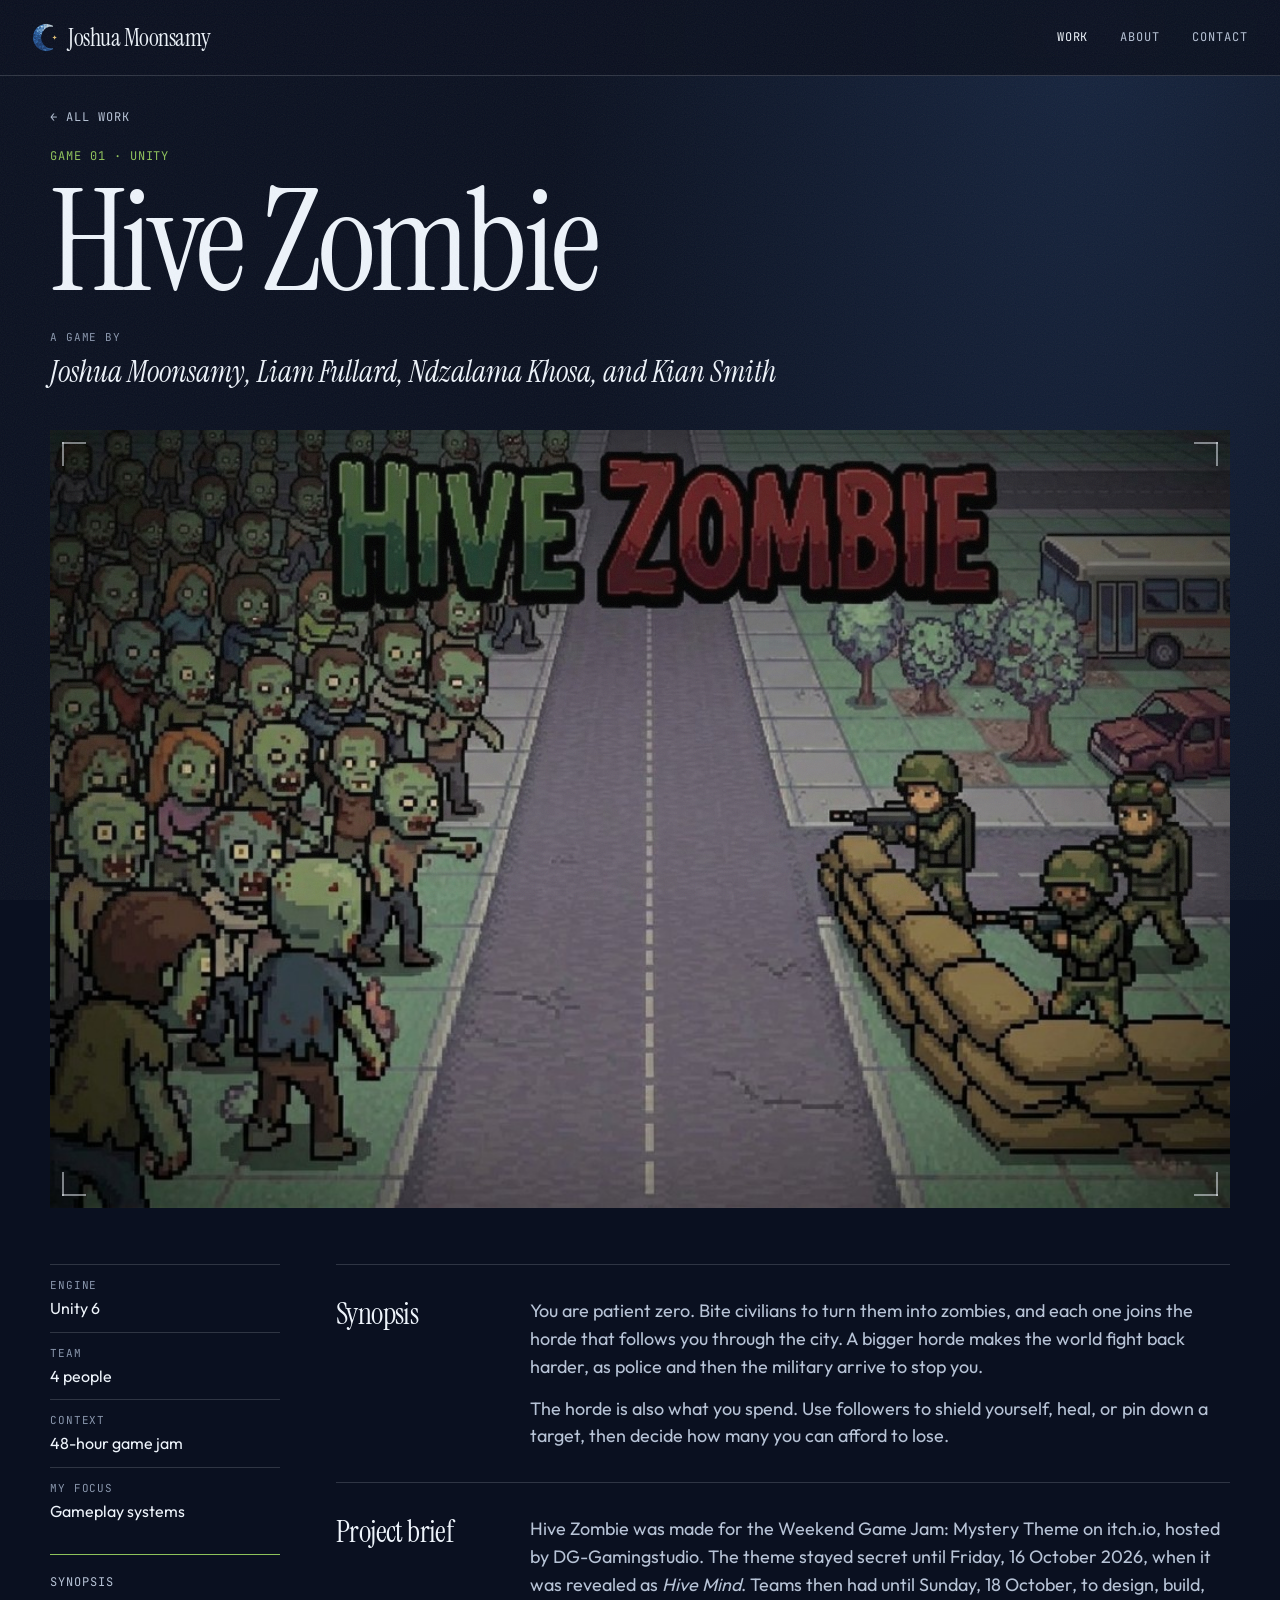
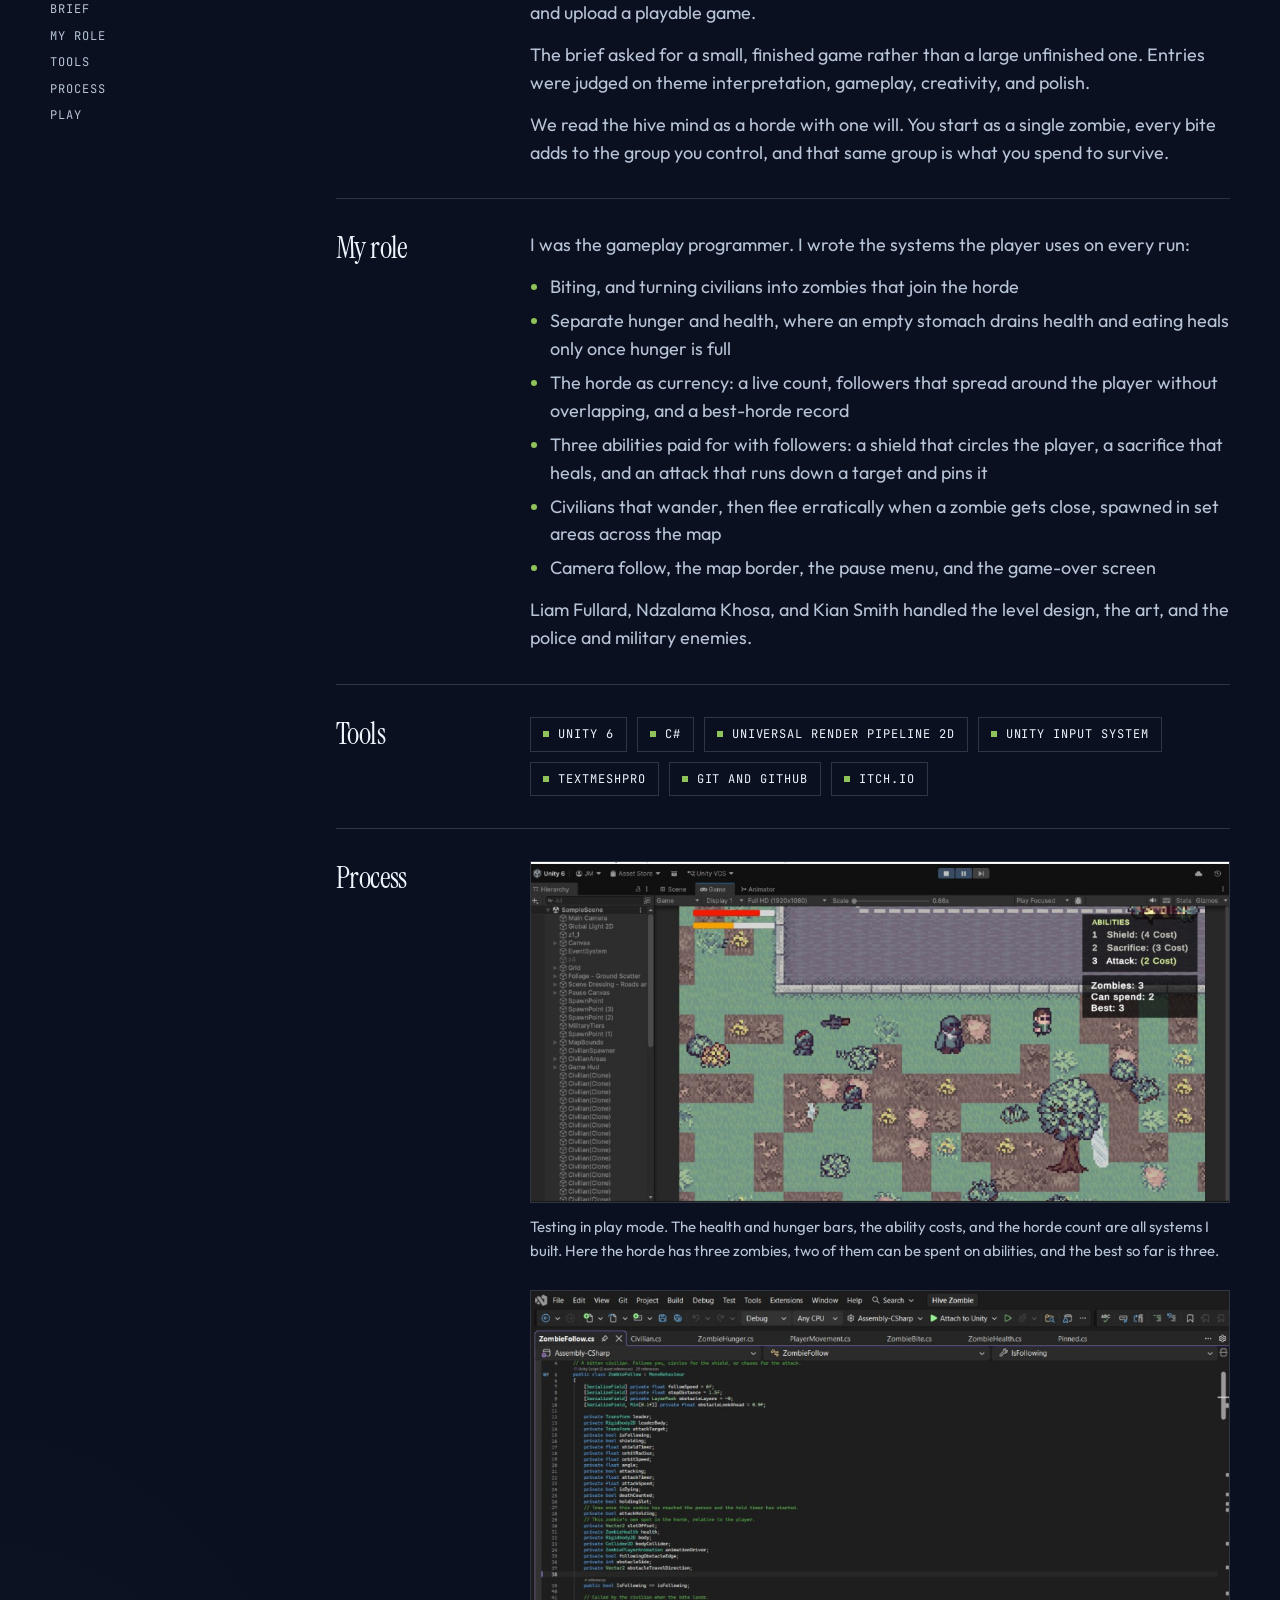
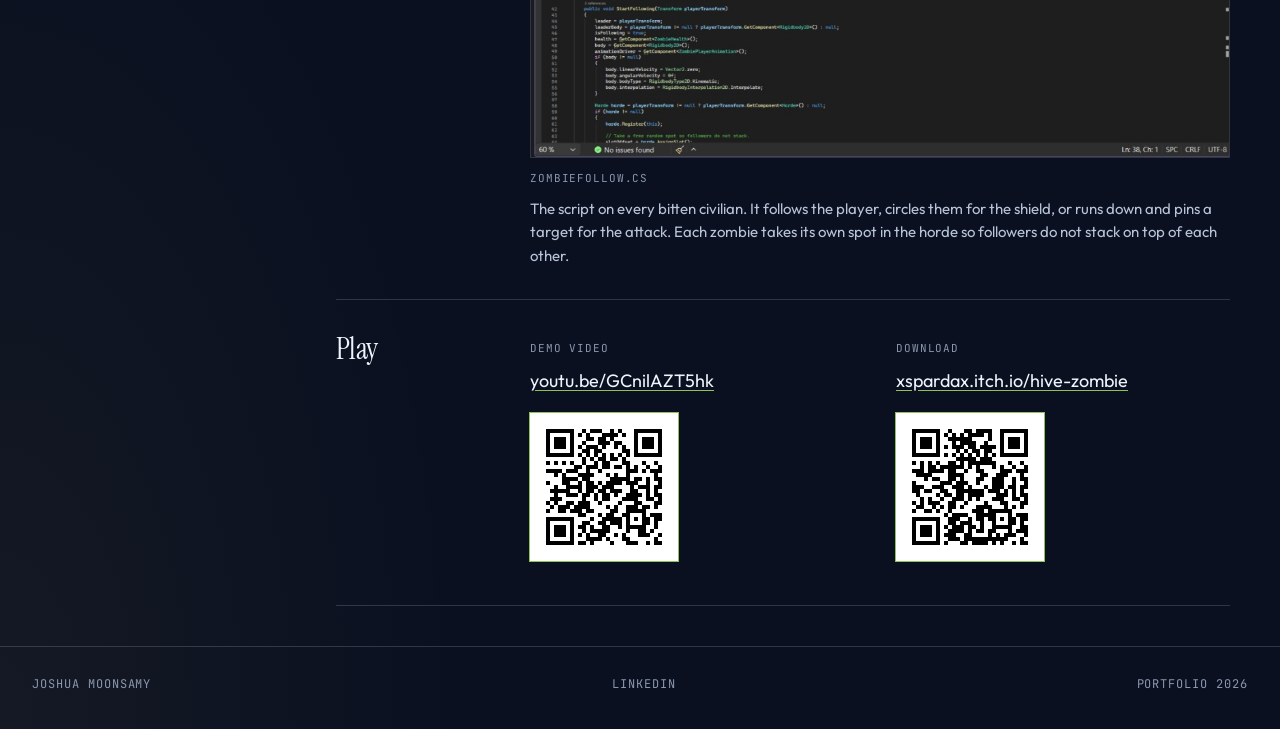
==== commit 6bf7a392: "Expand About section, add LinkedIn and Night Light download Co-authored-by: Cursor <cursoragent@curs" ====
--- a/project-01.html
+++ b/project-01.html
@@ -138,6 +138,7 @@
 
   <footer class="site-footer">
     <span>Joshua Moonsamy</span>
+    <a href="https://www.linkedin.com/in/joshua-moonsamy-2a615b37b/" target="_blank" rel="noopener noreferrer">LinkedIn</a>
     <span>Portfolio <span data-year>2026</span></span>
   </footer>
   <script src="js/main.js"></script>
--- a/css/styles.css
+++ b/css/styles.css
@@ -453,7 +453,41 @@
 
 .about-copy p:first-child { margin-top: 0; color: var(--paper); }
 
-.contact-grid { grid-template-columns: repeat(3, 1fr); }
+.about-details {
+  grid-column: 1 / -1;
+  display: grid;
+  grid-template-columns: repeat(2, 1fr);
+  gap: 48px;
+  margin-top: 24px;
+}
+
+.about-block {
+  padding-top: 22px;
+  border-top: 1px solid var(--line);
+}
+
+.about-block .role-list { margin-top: 0; }
+
+.about-block p { margin: 0 0 12px; color: var(--muted); }
+
+.about-cta {
+  grid-column: 1 / -1;
+  margin: 8px 0 0;
+  font-family: var(--serif);
+  font-size: clamp(24px, 3vw, 32px);
+  line-height: 1.25;
+}
+
+.about-cta a,
+.about-copy a { color: var(--accent); text-underline-offset: 4px; }
+
+.contact-grid { grid-template-columns: repeat(2, 1fr); column-gap: 48px; row-gap: 0; }
+
+.site-footer a { text-decoration: none; }
+
+.site-footer a:hover { color: var(--accent); }
+
+.contact-card span { overflow-wrap: anywhere; }
 
 .contact-card {
   display: block;
@@ -799,6 +833,7 @@
 
   .work-link,
   .about-grid,
+  .about-details,
   .contact-grid,
   .fact,
   .link-grid {
